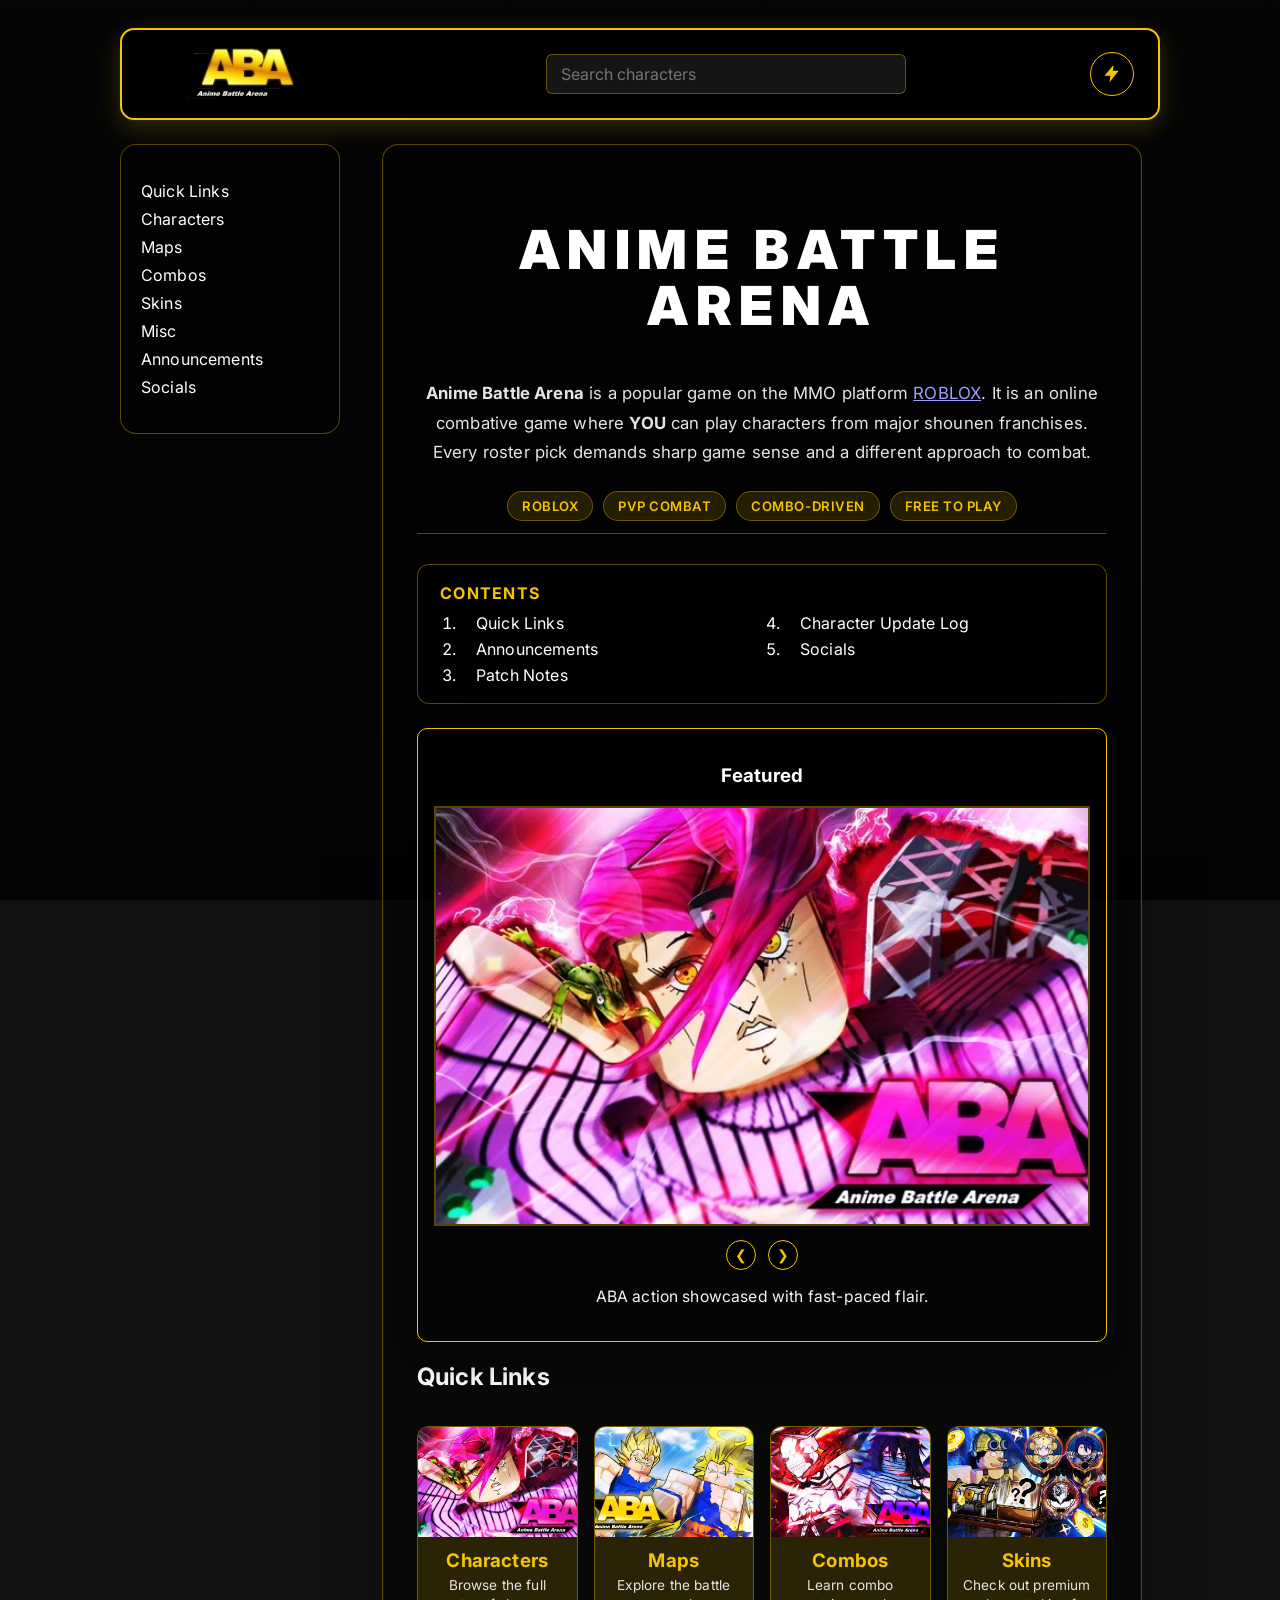
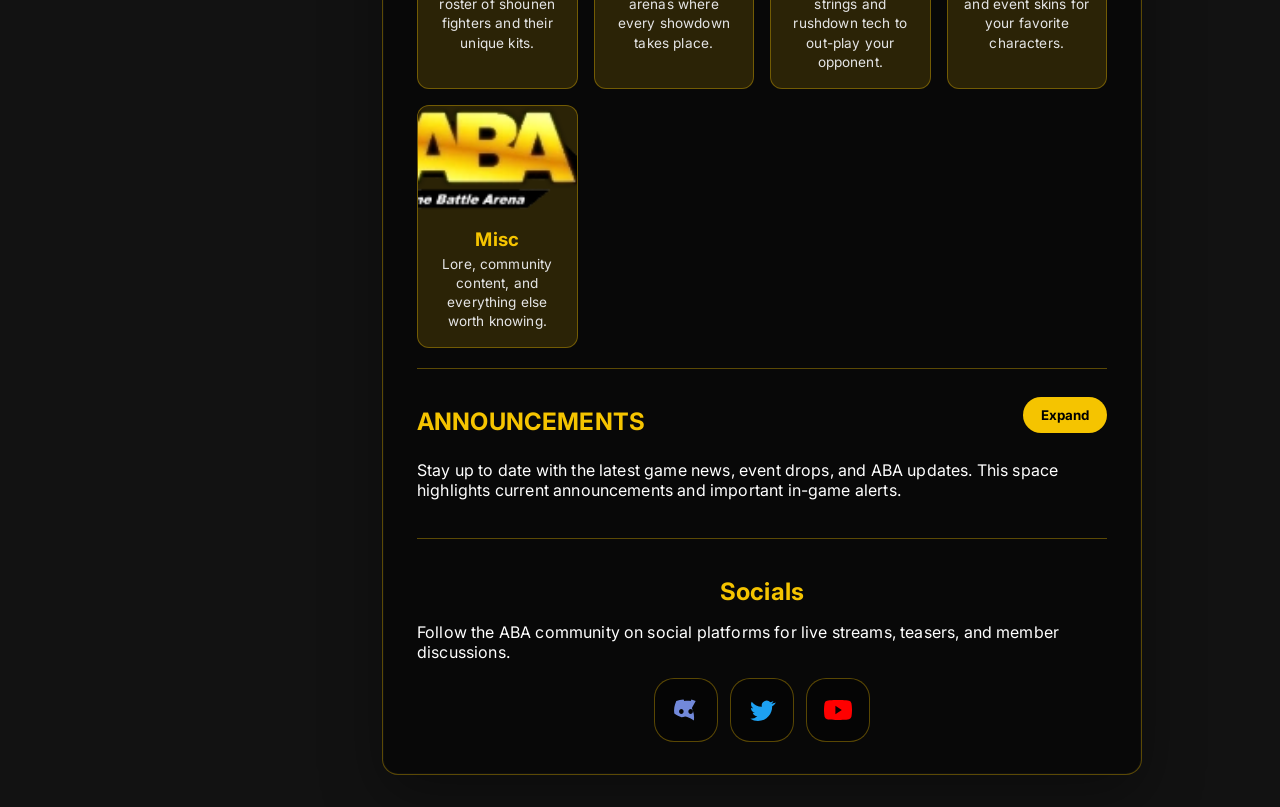
==== index.html @ 2477a4cc "Add ABA wiki site: full structure with modular js, images, firebase rules" ====
<!DOCTYPE html>
<html lang="en">
<head>
    <meta charset="UTF-8">
    <meta name="viewport" content="width=device-width, initial-scale=1.0">
    <title>ABA Wiki | Anime Battle Arena</title>
    <link rel="preconnect" href="https://fonts.googleapis.com">
    <link rel="preconnect" href="https://fonts.gstatic.com" crossorigin>
    <link href="https://fonts.googleapis.com/css2?family=Inter:wght@400;500;600;700&display=swap" rel="stylesheet">
    <link rel="stylesheet" href="css.css">
</head>
<body>
    <div class="loader" id="loader">
        <div class="loader-ring">
            <img class="loader-logo" src="images/site-logo.png" alt="ABA Wiki logo" onerror="this.onerror=null; this.src='https://static.wikia.nocookie.net/animebattlearenaaba/images/e/e6/Site-logo.png/revision/latest?cb=20210628140132'">
        </div>
        <p class="loader-text">Loading<span class="loader-dots"><span>.</span><span>.</span><span>.</span></span></p>
        <div class="loader-bar"><span class="loader-bar-fill"></span></div>
    </div>

    <div class="page">
        <header class="topbar">
            <div class="brand">
                <img src="images/site-logo.png" alt="ABA Wiki logo" onerror="this.onerror=null; this.src='https://static.wikia.nocookie.net/animebattlearenaaba/images/e/e6/Site-logo.png/revision/latest?cb=20210628140132'">
            </div>
            <div class="hotbar" id="hotbar">
                <button class="hotbar-label" id="info-toggle" aria-expanded="false" aria-controls="info-menu" aria-label="Open menu">
                    <svg class="hotbar-icon" viewBox="0 0 24 24" width="20" height="20" aria-hidden="true"><path fill="currentColor" d="M13 2 3 14h7l-1 8 11-14h-7l1-6z"/></svg>
                </button>
                <div class="hotbar-menu" id="info-menu">
                    <a href="characters.html">Characters</a>
                    <a href="maps.html">Maps</a>
                    <a href="combos.html">Combos</a>
                    <a href="skins.html">Skins</a>
                    <a href="#misc">Misc</a>
                </div>
            </div>
            <div class="topbar-info" id="topbar-info">
                <a href="characters.html">Characters</a>
                <a href="maps.html">Maps</a>
                <a href="combos.html">Combos</a>
                <a href="skins.html">Skins</a>
                <a href="#misc">Misc</a>
                <button class="info-close" id="info-close" aria-label="Close info menu">
                    <svg viewBox="0 0 24 24" width="16" height="16" aria-hidden="true"><path fill="currentColor" d="M18.3 5.71 12 12.01l6.3 6.3-1.42 1.41L10.59 13.4l-6.3 6.3-1.41-1.41 6.3-6.3-6.3-6.3L4.29 4.3l6.3 6.3 6.3-6.3z"/></svg>
                </button>
            </div>
        </header>

        <main class="layout">
            <aside class="sidebar">
                <ul>
                    <li><a href="#quick-links">Quick Links</a></li>
                    <li><a href="characters.html">Characters</a></li>
                    <li><a href="maps.html">Maps</a></li>
                    <li><a href="combos.html">Combos</a></li>
                    <li><a href="skins.html">Skins</a></li>
                    <li><a href="#misc">Misc</a></li>
                    <li><a href="#announcements">Announcements</a></li>
                    <li><a href="#socials">Socials</a></li>
                </ul>
            </aside>

            <section class="content">
                <div class="hero">
                    <h1>Anime Battle Arena</h1>
                    <p class="intro"><strong>Anime Battle Arena</strong> is a popular game on the MMO platform <a href="https://en.wikipedia.org/wiki/ROBLOX" target="_blank" rel="noopener noreferrer">ROBLOX</a>. It is an online combative game where <strong>YOU</strong> can play characters from major shounen franchises. Every roster pick demands sharp game sense and a different approach to combat.</p>
                    <div class="tag-row">
                        <span class="tag">Roblox</span>
                        <span class="tag">PvP Combat</span>
                        <span class="tag">Combo-Driven</span>
                        <span class="tag">Free to Play</span>
                    </div>
                </div>

                <nav class="toc" aria-label="Table of contents">
                    <h2>Contents</h2>
                    <ol>
                        <li><a href="#quick-links">Quick Links</a></li>
                        <li><a href="#announcements">Announcements</a></li>
                        <li><a href="#patch-notes">Patch Notes</a></li>
                        <li><a href="#character-update-log">Character Update Log</a></li>
                        <li><a href="#socials">Socials</a></li>
                    </ol>
                </nav>

                <div class="card card-image">
                    <h3>Featured</h3>
                    <a href="https://www.roblox.com/games/544009576/Anime-Battle-Arena" target="_blank" rel="noopener noreferrer">
                        <img id="featured-image" src="images/featured-2v1.jpg" alt="Anime Battle Arena featured character showcase" onerror="this.onerror=null; this.src='https://static.wikia.nocookie.net/animebattlearenaaba/images/0/0c/2V1.jpg/revision/latest/scale-to-width-down/670?cb=20210406024101'">
                    </a>
                    <div class="carousel-controls">
                        <button class="carousel-btn" data-direction="prev" aria-label="Previous image">&#10094;</button>
                        <button class="carousel-btn" data-direction="next" aria-label="Next image">&#10095;</button>
                    </div>
                    <p id="featured-caption">Kaido Rush, the explosive striker known for blazing combos and fearless rushdowns.</p>
                </div>

                <section id="quick-links">
                    <div class="section-header">
                        <h2>Quick Links</h2>
                    </div>
                    <div class="quick-links-grid">
                        <a href="characters.html" class="quick-link-card">
                            <img src="images/featured-2v1.jpg" alt="Characters roster artwork" onerror="this.onerror=null; this.src='https://static.wikia.nocookie.net/animebattlearenaaba/images/0/0c/2V1.jpg/revision/latest/scale-to-width-down/670?cb=20210406024101'">
                            <h3>Characters</h3>
                            <p>Browse the full roster of shounen fighters and their unique kits.</p>
                        </a>
                        <a href="maps.html" class="quick-link-card">
                            <img src="images/featured-fightstronger.jpeg" alt="Arena map artwork" onerror="this.onerror=null; this.src='https://static.wikia.nocookie.net/animebattlearenaaba/images/1/1d/FightAndBeStronger.jpeg/revision/latest/scale-to-width-down/670?cb=20210406022102'">
                            <h3>Maps</h3>
                            <p>Explore the battle arenas where every showdown takes place.</p>
                        </a>
                        <a id="combos" href="combos.html" class="quick-link-card">
                            <img src="images/featured-saiga.jpeg" alt="Combo showcase artwork" onerror="this.onerror=null; this.src='https://static.wikia.nocookie.net/animebattlearenaaba/images/8/87/SaigaNoGetsugaro.jpeg/revision/latest/scale-to-width-down/670?cb=20210512005411'">
                            <h3>Combos</h3>
                            <p>Learn combo strings and rushdown tech to out-play your opponent.</p>
                        </a>
                        <a id="skins" href="skins.html" class="quick-link-card">
                            <img src="images/featured-3000robux.jpeg" alt="Skin showcase artwork" onerror="this.onerror=null; this.src='https://static.wikia.nocookie.net/animebattlearenaaba/images/2/2d/3000ROBUXSKIN.jpeg/revision/latest/scale-to-width-down/670?cb=20210606031339'">
                            <h3>Skins</h3>
                            <p>Check out premium and event skins for your favorite characters.</p>
                        </a>
                        <div id="misc" class="quick-link-card">
                            <img src="images/site-logo.png" alt="ABA Wiki logo" onerror="this.onerror=null; this.src='https://static.wikia.nocookie.net/animebattlearenaaba/images/e/e6/Site-logo.png/revision/latest?cb=20210628140132'">
                            <h3>Misc</h3>
                            <p>Lore, community content, and everything else worth knowing.</p>
                        </div>
                    </div>
                </section>

                <article id="announcements">
                    <div class="section-header">
                        <h2>ANNOUNCEMENTS</h2>
                        <button class="expand-button" id="announcements-toggle" type="button">Expand</button>
                    </div>
                    <p>Stay up to date with the latest game news, event drops, and ABA updates. This space highlights current announcements and important in-game alerts.</p>
                </article>

                <article id="patch-notes" class="hidden-section">
                    <h2>Patch Notes</h2>
                    <p>Read the newest balance changes, bug fixes, and gameplay tweaks released in the latest update. ABA patch notes keep the community informed about every fight-ready adjustment.</p>
                </article>

                <article id="character-update-log" class="hidden-section">
                    <h2>Character Update Log</h2>
                    <p>Track the newest character arrivals, skill reworks, and roster shifts. This log shows the ongoing evolution of fighters in Anime Battle Arena.</p>
                </article>

                <article id="socials">
                    <h2>Socials</h2>
                    <p>Follow the ABA community on social platforms for live streams, teasers, and member discussions.</p>
                    <div class="social-links">
                        <a href="https://discord.gg/your-invite" target="_blank" rel="noopener noreferrer" aria-label="Discord">
                            <svg viewBox="0 0 24 24" width="28" height="28" aria-hidden="true"><path fill="#7289da" d="M20.317 4.369A19.791 19.791 0 0016.637 3c-.211.354-.451.818-.617 1.181-1.88-.282-3.694-.282-5.5 0-.166-.363-.406-.827-.617-1.181A19.771 19.771 0 003.683 4.37C2.03 8.02 1.46 11.582 1.957 15.06c2.118 1.58 4.182 2.57 6.18 3.2 1.05-.143 2.089-.36 3.09-.64.12-.047.236-.09.347-.135.336.118.67.23 1.005.335 2.003.63 4.067 1.62 6.184 3.2.5-3.48-.073-7.04-1.728-10.69zM8.02 15.5c-1.077 0-1.95-.988-1.95-2.204 0-1.215.873-2.204 1.95-2.204 1.077 0 1.95.989 1.95 2.204 0 1.216-.873 2.204-1.95 2.204zm7.96 0c-1.077 0-1.95-.988-1.95-2.204 0-1.215.873-2.204 1.95-2.204 1.077 0 1.95.989 1.95 2.204 0 1.216-.873 2.204-1.95 2.204z"/></svg>
                        </a>
                        <a href="https://twitter.com/yourhandle" target="_blank" rel="noopener noreferrer" aria-label="Twitter">
                            <svg viewBox="0 0 24 24" aria-hidden="true"><path fill="#1da1f2" d="M22.46 6c-.77.35-1.6.58-2.47.69a4.3 4.3 0 0 0 1.88-2.38 8.58 8.58 0 0 1-2.72 1.04 4.27 4.27 0 0 0-7.27 3.9A12.13 12.13 0 0 1 3.15 4.9a4.27 4.27 0 0 0 1.32 5.7 4.24 4.24 0 0 1-1.93-.53v.05a4.27 4.27 0 0 0 3.42 4.19 4.27 4.27 0 0 1-1.92.07 4.27 4.27 0 0 0 3.99 2.96A8.56 8.56 0 0 1 2 19.54a12.08 12.08 0 0 0 6.55 1.92c7.86 0 12.16-6.52 12.16-12.17 0-.19 0-.39-.01-.58A8.7 8.7 0 0 0 24 5.5a8.52 8.52 0 0 1-2.54.7z"/></svg>
                        </a>
                        <a href="https://www.youtube.com/" target="_blank" rel="noopener noreferrer" aria-label="YouTube">
                            <svg viewBox="0 0 24 24" aria-hidden="true"><path fill="#ff0000" d="M23.5 6.2a2.95 2.95 0 0 0-2.08-2.1C19.18 3.5 12 3.5 12 3.5s-7.18 0-9.42.6A2.95 2.95 0 0 0 .5 6.2 30.01 30.01 0 0 0 0 12a30.01 30.01 0 0 0 .5 5.8 2.95 2.95 0 0 0 2.08 2.1c2.24.6 9.42.6 9.42.6s7.18 0 9.42-.6a2.95 2.95 0 0 0 2.08-2.1A30.01 30.01 0 0 0 24 12a30.01 30.01 0 0 0-.5-5.8zM9.77 15.54V8.46L15.27 12l-5.5 3.54z"/></svg>
                        </a>
                    </div>
                </article>
            </section>
        </main>
    </div>

    <script type="module" src="js/main.js"></script>
</body>
</html>
---- css.css ----
:root {
    color-scheme: dark;
    font-family: 'Inter', 'Segoe UI', Arial, sans-serif;
    letter-spacing: 0.01em;
    font-synthesis: none;
    --accent: #f5c400;
    --accent-soft: rgba(245, 196, 0, 0.15);
    --accent-border: rgba(245, 196, 0, 0.35);
    --panel-bg: rgba(0, 0, 0, 0.55);
}

body,
button,
a,
input,
select,
textarea {
    font-family: inherit;
}

* {
    box-sizing: border-box;
}

html {
    scroll-behavior: smooth;
}

body {
    margin: 0;
    min-height: 100vh;
    background: linear-gradient(rgba(0, 0, 0, 0.72), rgba(0, 0, 0, 0.78)),
                url('https://tr.rbxcdn.com/180DAY-894265ce60207c8f9cb5043907a8d559/768/432/Image/Webp/noFilter') center/cover no-repeat fixed;
    background-attachment: fixed;
    color: #ffffff;
    overflow: hidden;
}

body.loaded {
    overflow: auto;
}

.loader {
    position: fixed;
    inset: 0;
    display: flex;
    flex-direction: column;
    align-items: center;
    justify-content: center;
    gap: 22px;
    padding: 24px;
    background: radial-gradient(circle at top, #222222, #000000 70%);
    z-index: 1000;
    overflow: hidden;
    transition: opacity 0.6s ease, visibility 0.6s ease;
}

.loader.hide {
    opacity: 0;
    visibility: hidden;
}

.loader::before {
    content: "";
    position: absolute;
    top: 50%;
    left: 50%;
    width: 640px;
    height: 640px;
    transform: translate(-50%, -50%);
    background: radial-gradient(circle, rgba(245, 196, 0, 0.2), transparent 70%);
    animation: loaderGlowPulse 3s ease-in-out infinite;
    pointer-events: none;
}

.loader-ring {
    position: relative;
    z-index: 1;
    width: 200px;
    height: 200px;
    display: flex;
    align-items: center;
    justify-content: center;
}

.loader-ring::before {
    content: "";
    position: absolute;
    inset: 0;
    border-radius: 50%;
    background: conic-gradient(from 0deg, var(--accent), transparent 55%, var(--accent));
    -webkit-mask: radial-gradient(farthest-side, transparent calc(100% - 6px), #000 calc(100% - 6px));
    mask: radial-gradient(farthest-side, transparent calc(100% - 6px), #000 calc(100% - 6px));
    filter: drop-shadow(0 0 10px rgba(245, 196, 0, 0.55));
    animation: spin 1.3s linear infinite;
}

.loader-ring::after {
    content: "";
    position: absolute;
    inset: 18px;
    border-radius: 50%;
    border: 1px solid rgba(245, 196, 0, 0.25);
    animation: loaderPulseRing 1.8s ease-in-out infinite;
}

.loader-logo {
    position: relative;
    z-index: 1;
    width: 130px;
    height: 130px;
    object-fit: contain;
    transform: scale(0.4);
    opacity: 0;
    filter: drop-shadow(0 0 16px rgba(245, 196, 0, 0.5));
    animation: loaderGrow 0.9s ease forwards, loaderFloat 2.4s ease-in-out 0.9s infinite;
}

@keyframes loaderGrow {
    0% {
        transform: scale(0.4);
        opacity: 0;
    }
    60% {
        transform: scale(1.08);
        opacity: 1;
    }
    100% {
        transform: scale(1);
        opacity: 1;
    }
}

@keyframes loaderFloat {
    0%,
    100% {
        transform: translateY(0);
    }
    50% {
        transform: translateY(-8px);
    }
}

@keyframes loaderPulseRing {
    0%,
    100% {
        transform: scale(1);
        opacity: 0.5;
    }
    50% {
        transform: scale(1.12);
        opacity: 1;
    }
}

@keyframes loaderGlowPulse {
    0%,
    100% {
        opacity: 0.5;
        transform: translate(-50%, -50%) scale(0.9);
    }
    50% {
        opacity: 1;
        transform: translate(-50%, -50%) scale(1.1);
    }
}

.loader-text {
    position: relative;
    z-index: 1;
    margin: 0;
    display: flex;
    font-size: 1rem;
    letter-spacing: 0.16em;
    text-transform: uppercase;
    color: #ffffff;
}

.loader-dots span {
    opacity: 0;
    animation: loaderDots 1.2s infinite;
}

.loader-dots span:nth-child(2) {
    animation-delay: 0.2s;
}

.loader-dots span:nth-child(3) {
    animation-delay: 0.4s;
}

@keyframes loaderDots {
    0%,
    20% {
        opacity: 0;
    }
    50% {
        opacity: 1;
    }
    100% {
        opacity: 0;
    }
}

.loader-bar {
    position: relative;
    z-index: 1;
    width: 220px;
    height: 4px;
    border-radius: 999px;
    background: rgba(245, 196, 0, 0.15);
    overflow: hidden;
}

.loader-bar-fill {
    display: block;
    height: 100%;
    width: 0%;
    border-radius: 999px;
    background: linear-gradient(90deg, var(--accent), #fff2b0);
    animation: loaderBarFill 1.4s ease forwards;
}

@keyframes loaderBarFill {
    from {
        width: 0%;
    }
    to {
        width: 100%;
    }
}

.page {
    max-width: 1080px;
    margin: 0 auto;
    padding: 28px 20px 32px;
    animation: riseIn 0.9s ease both;
}

.hotbar {
    position: relative;
    display: flex;
    align-items: center;
    gap: 10px;
    z-index: 900;
    margin-left: auto;
    width: auto;
}

.hotbar-label {
    width: 44px;
    height: 44px;
    padding: 0;
    background: #000000;
    color: var(--accent);
    border: 1px solid var(--accent);
    border-radius: 50%;
    box-shadow: 0 4px 12px rgba(0, 0, 0, 0.25);
    cursor: pointer;
    transition: transform 0.2s ease, background 0.2s ease, color 0.2s ease, box-shadow 0.3s ease;
    text-align: center;
    display: inline-flex;
    align-items: center;
    justify-content: center;
    animation: hotbarGlow 2.6s ease-in-out infinite;
}

.hotbar-icon {
    flex-shrink: 0;
    transition: transform 0.3s ease;
}

.hotbar.open .hotbar-icon {
    transform: rotate(90deg);
}

.hotbar-label:hover {
    transform: translateY(-2px) scale(1.06);
    background: var(--accent);
    color: #000000;
    box-shadow: 0 4px 16px rgba(245, 196, 0, 0.55);
}

@keyframes hotbarGlow {
    0%,
    100% {
        box-shadow: 0 4px 12px rgba(0, 0, 0, 0.25);
    }
    50% {
        box-shadow: 0 4px 12px rgba(0, 0, 0, 0.25), 0 0 14px rgba(245, 196, 0, 0.45);
    }
}

.hotbar.open .hotbar-label {
    border-radius: 50%;
}

.hotbar-menu {
    display: none;
}

.site-search {
    position: relative;
    width: min(360px, 42vw);
    margin-left: auto;
}

.site-search input {
    width: 100%;
    height: 40px;
    padding: 0 14px;
    background: #151515;
    border: 1px solid var(--accent-border);
    border-radius: 6px;
    color: #ffffff;
    font: inherit;
}

.site-search input:focus {
    outline: none;
    border-color: var(--accent);
    box-shadow: 0 0 0 3px rgba(245, 196, 0, 0.14);
}

.search-results {
    position: absolute;
    z-index: 950;
    top: calc(100% + 7px);
    right: 0;
    width: 100%;
    overflow: hidden;
    background: #101010;
    border: 1px solid var(--accent-border);
    border-radius: 6px;
    box-shadow: 0 12px 24px rgba(0, 0, 0, 0.45);
}

.search-result {
    display: block;
    width: 100%;
    padding: 10px 14px;
    background: transparent;
    border: 0;
    border-bottom: 1px solid rgba(245, 196, 0, 0.12);
    color: #ffffff;
    cursor: pointer;
    font: inherit;
    font-size: 0.82rem;
    text-align: left;
}

.search-result:last-child {
    border-bottom: 0;
}

.search-result:hover,
.search-result.active {
    background: var(--accent-soft);
    color: var(--accent);
}

.visually-hidden {
    position: absolute;
    width: 1px;
    height: 1px;
    overflow: hidden;
    clip: rect(0 0 0 0);
    white-space: nowrap;
}

.topbar {
    position: relative;
    display: flex;
    justify-content: space-between;
    align-items: center;
    background: #000000;
    padding: 16px 24px;
    border-radius: 14px;
    border: 2px solid var(--accent);
    box-shadow: 0 8px 24px rgba(245, 196, 0, 0.2);
}

.brand {
    display: flex;
    align-items: center;
}

.brand img {
    height: 56px;
    width: auto;
    display: block;
    object-fit: contain;
}

nav a {
    color: #ffffff;
    text-decoration: none;
    margin-left: 16px;
    transition: color 0.2s ease, transform 0.2s ease;
}

nav a:hover {
    color: var(--accent);
    transform: translateY(-2px);
}

.layout {
    display: grid;
    grid-template-columns: 1fr;
    gap: 24px;
    margin-top: 24px;
    justify-items: center;
    align-items: start;
}

.content {
    width: min(100%, 960px);
    background: var(--panel-bg);
    border: 1px solid var(--accent-border);
    border-radius: 16px;
    padding: 32px 34px;
    backdrop-filter: blur(12px);
    box-shadow: inset 0 0 0 1px rgba(255, 255, 255, 0.03), 0 20px 60px rgba(0, 0, 0, 0.35);
}

.content h1,
.content h2,
.content h3,
.hero h1 {
    text-align: center;
}

.section-header {
    display: flex;
    align-items: center;
    justify-content: space-between;
    gap: 16px;
    flex-wrap: wrap;
}

.expand-button {
    background: var(--accent);
    color: #000000;
    border: none;
    border-radius: 999px;
    padding: 10px 18px;
    font-weight: 700;
    cursor: pointer;
    transition: transform 0.2s ease, background 0.2s ease;
}

.expand-button:hover {
    transform: translateY(-2px);
    background: #ffffff;
}

.hidden-section {
    opacity: 0;
    max-height: 0;
    overflow: hidden;
    visibility: hidden;
    margin-top: 0;
    padding-top: 0;
    transition: opacity 0.35s ease, max-height 0.35s ease, margin-top 0.35s ease, padding-top 0.35s ease;
}

.hidden-section.visible {
    opacity: 1;
    max-height: 800px;
    visibility: visible;
    margin-top: 20px;
    padding-top: 12px;
}

.hero {
    padding-bottom: 12px;
    margin-bottom: 30px;
    border-bottom: 1px solid var(--accent-border);
}

.hero h1 {
    font-weight: 900;
    letter-spacing: 0.14em;
    text-transform: uppercase;
    font-size: clamp(2.8rem, 4.2vw, 4.8rem);
    line-height: 1.05;
}

.intro {
    text-align: center;
    margin: 0 auto 24px;
    max-width: 820px;
    font-size: 1.05rem;
    color: #e5e5e5;
    line-height: 1.75;
}

.sidebar ul {
    list-style: none;
    padding: 0;
}

.sidebar li {
    margin-bottom: 8px;
}

.sidebar a {
    color: #ffffff;
    text-decoration: none;
    display: inline-block;
    transition: color 0.2s ease, transform 0.2s ease;
}

.sidebar a:hover {
    color: var(--accent);
    transform: translateX(4px);
}

.sidebar {
    display: none;
    width: 100%;
    background: var(--panel-bg);
    border: 1px solid var(--accent-border);
    border-radius: 16px;
    padding: 20px;
    backdrop-filter: blur(12px);
}

.sidebar h3 {
    margin: 0 0 12px;
    color: var(--accent);
    text-transform: uppercase;
    letter-spacing: 0.08em;
    font-size: 0.9rem;
}

/* Tag row under the hero intro */

.tag-row {
    display: flex;
    flex-wrap: wrap;
    justify-content: center;
    gap: 10px;
    margin-top: 4px;
}

.tag {
    background: var(--accent-soft);
    border: 1px solid var(--accent-border);
    color: var(--accent);
    padding: 6px 14px;
    border-radius: 999px;
    font-size: 0.82rem;
    font-weight: 600;
    letter-spacing: 0.04em;
    text-transform: uppercase;
    text-decoration: none;
    transition: background 0.2s ease, color 0.2s ease, transform 0.2s ease, border-color 0.2s ease;
}

a.tag:hover {
    background: rgba(245, 196, 0, 0.3);
    border-color: var(--accent);
    transform: translateY(-2px);
}

/* Character rosters */

.roster-grid {
    display: grid;
    grid-template-columns: repeat(auto-fit, minmax(240px, 1fr));
    gap: 16px;
    margin-top: 16px;
}

.roster-card {
    background: var(--accent-soft);
    border: 1px solid var(--accent-border);
    border-radius: 12px;
    padding: 16px 18px;
    transition: transform 0.2s ease, background 0.2s ease, border-color 0.2s ease;
}

.roster-card:hover {
    transform: translateY(-3px);
    background: rgba(245, 196, 0, 0.22);
    border-color: var(--accent);
}

.roster-card h3 {
    margin: 0 0 12px;
    color: var(--accent);
    text-align: left;
}

.roster-card .tag-row {
    justify-content: flex-start;
}

.character-grid {
    display: grid;
    grid-template-columns: repeat(2, minmax(0, 1fr));
    gap: 10px;
}

.character-tile {
    display: grid;
    grid-template-rows: 112px auto;
    overflow: hidden;
    background: rgba(0, 0, 0, 0.4);
    border: 1px solid rgba(245, 196, 0, 0.18);
    border-radius: 8px;
    color: #ffffff;
    text-decoration: none;
    transition: transform 0.2s ease, border-color 0.2s ease, box-shadow 0.2s ease;
}

.character-tile:hover {
    transform: translateY(-3px);
    border-color: var(--accent);
    box-shadow: 0 8px 18px rgba(0, 0, 0, 0.3);
}

.character-tile img {
    width: 100%;
    height: 112px;
    object-fit: contain;
    padding: 8px;
    background: rgba(0, 0, 0, 0.25);
}

.character-tile span {
    display: block;
    padding: 8px 6px;
    color: var(--accent);
    font-size: 0.72rem;
    font-weight: 700;
    line-height: 1.25;
    text-align: center;
}

.map-hero {
    display: grid;
    grid-template-columns: minmax(0, 1fr) minmax(180px, 0.7fr);
    align-items: center;
    gap: 24px;
}

.map-hero img {
    width: 100%;
    min-height: 180px;
    max-height: 250px;
    object-fit: cover;
    border: 1px solid var(--accent-border);
    border-radius: 8px;
}

.eyebrow {
    margin: 0 0 8px;
    color: var(--accent);
    font-size: 0.75rem;
    font-weight: 700;
    letter-spacing: 0.08em;
    text-transform: uppercase;
}

.map-section {
    margin: 0 0 30px;
}

.section-header a {
    color: var(--accent);
    font-size: 0.8rem;
    font-weight: 700;
    text-decoration: none;
}

.map-grid {
    display: grid;
    grid-template-columns: repeat(auto-fit, minmax(150px, 1fr));
    gap: 10px;
}

.map-tile {
    position: relative;
    display: flex;
    align-items: end;
    min-height: 128px;
    overflow: hidden;
    padding: 10px;
    background: #171717;
    border: 1px solid var(--accent-border);
    border-radius: 8px;
    color: #ffffff;
    isolation: isolate;
    text-decoration: none;
    transition: transform 0.2s ease, border-color 0.2s ease;
}

.map-tile::before {
    position: absolute;
    z-index: -1;
    inset: 0;
    background: linear-gradient(to top, rgba(0, 0, 0, 0.92), rgba(0, 0, 0, 0.08));
    content: '';
}

.map-tile:hover {
    transform: translateY(-3px);
    border-color: var(--accent);
}

.map-tile img {
    position: absolute;
    z-index: -2;
    inset: 0;
    width: 100%;
    height: 100%;
    object-fit: cover;
}

.map-tile span {
    color: #ffffff;
    font-size: 0.8rem;
    font-weight: 700;
    line-height: 1.25;
}

.back-link,
.profile-source {
    display: inline-block;
    color: var(--accent);
    font-size: 0.85rem;
    font-weight: 700;
    text-decoration: none;
}

.back-link {
    margin-bottom: 20px;
}

.profile-loading,
.profile-error,
.profile-panel {
    margin-bottom: 24px;
    padding: 18px;
    background: rgba(0, 0, 0, 0.35);
    border: 1px solid var(--accent-border);
    border-radius: 8px;
}

.profile-hero {
    display: grid;
    grid-template-columns: minmax(180px, 0.55fr) minmax(0, 1fr);
    align-items: center;
    gap: 28px;
    margin-bottom: 24px;
    padding: 22px;
    background: var(--accent-soft);
    border: 1px solid var(--accent-border);
    border-radius: 8px;
}

.profile-hero h1 {
    margin: 0 0 12px;
}

.profile-hero .intro {
    margin-bottom: 16px;
}

.profile-hero img {
    width: 100%;
    max-height: 330px;
    object-fit: contain;
    background: rgba(0, 0, 0, 0.24);
    border: 1px solid rgba(245, 196, 0, 0.22);
    border-radius: 8px;
}

.profile-details {
    display: grid;
    grid-template-columns: minmax(110px, 0.35fr) minmax(0, 1fr);
    gap: 0;
    margin: 0;
}

.profile-details dt,
.profile-details dd {
    margin: 0;
    padding: 10px 0;
    border-bottom: 1px solid rgba(245, 196, 0, 0.12);
}

.profile-details dt {
    color: var(--accent);
    font-size: 0.8rem;
    font-weight: 700;
}

.profile-details dd {
    color: #f2f2f2;
}

.move-list {
    display: grid;
    grid-template-columns: repeat(2, minmax(0, 1fr));
    gap: 10px;
}

.transformation-card {
    display: grid;
    grid-template-columns: minmax(260px, 1.2fr) minmax(0, 1fr);
    grid-column: 1 / -1;
    min-height: 250px;
    overflow: hidden;
    background: rgba(245, 196, 0, 0.08);
    border: 1px solid var(--accent);
    border-radius: 8px;
}

.move-card + .transformation-card {
    margin-top: 14px;
}

.transformation-card img {
    width: 100%;
    height: 100%;
    min-height: 250px;
    object-fit: cover;
    background: #000000;
}

.transformation-card > div {
    display: flex;
    flex-direction: column;
    justify-content: center;
    padding: 28px;
}

.transformation-card h3 {
    margin: 0 0 12px;
    color: var(--accent);
    font-size: 1.35rem;
}

.transformation-card p:last-child {
    margin: 0;
    color: #f2f2f2;
    line-height: 1.55;
}

.move-card {
    overflow: hidden;
    padding: 14px;
    background: rgba(0, 0, 0, 0.3);
    border-left: 3px solid var(--accent);
}

.move-card-wide {
    grid-column: 1 / -1;
}

.skin-grid {
    display: grid;
    grid-template-columns: repeat(auto-fill, minmax(130px, 1fr));
    gap: 10px;
}

.skin-library-hero {
    margin-bottom: 24px;
}

.skin-picker-panel {
    padding: 16px 18px;
}

.skin-character-form {
    display: grid;
    grid-template-columns: minmax(0, 1fr) auto;
    gap: 10px;
}

.skin-character-form input,
.skin-character-form button {
    min-height: 42px;
    padding: 0 12px;
    border: 1px solid var(--accent-border);
    border-radius: 6px;
    font: inherit;
}

.skin-character-form input {
    min-width: 0;
    background: rgba(0, 0, 0, 0.28);
    color: #ffffff;
}

.skin-character-form button {
    background: var(--accent);
    border-color: var(--accent);
    color: #000000;
    cursor: pointer;
    font-weight: 700;
}

.skin-library-heading {
    display: flex;
    align-items: center;
    gap: 16px;
    margin-bottom: 16px;
    padding-bottom: 16px;
    border-bottom: 1px solid rgba(245, 196, 0, 0.14);
}

.skin-library-heading img {
    width: 82px;
    height: 82px;
    object-fit: contain;
    background: rgba(0, 0, 0, 0.3);
    border: 1px solid var(--accent-border);
    border-radius: 6px;
}

.skin-library-heading h2 {
    margin: 0 0 8px;
    color: #ffffff;
}

.skin-library-status {
    margin: 0 0 16px;
    color: #cfcfcf;
    font-size: 0.85rem;
}

.combo-library-hero {
    margin-bottom: 24px;
}

.combo-status {
    margin: 0 0 16px;
    color: #cfcfcf;
    font-size: 0.85rem;
}

.combo-grid {
    display: grid;
    grid-template-columns: repeat(auto-fill, minmax(250px, 1fr));
    gap: 12px;
}

.combo-card {
    overflow: hidden;
    background: rgba(0, 0, 0, 0.3);
    border: 1px solid var(--accent-border);
    border-radius: 6px;
}

.combo-card video {
    display: block;
    width: 100%;
    aspect-ratio: 16 / 9;
    background: #000000;
}

.combo-card-body {
    padding: 12px;
}

.combo-card h3 {
    margin: 0 0 6px;
    color: #ffffff;
    font-size: 0.95rem;
}

.combo-character {
    margin: 0;
    color: var(--accent);
    font-size: 0.78rem;
    font-weight: 700;
}

.combo-notes {
    margin: 10px 0 0;
    color: #d4d4d4;
    font-size: 0.8rem;
    line-height: 1.45;
}

.combo-form {
    display: grid;
    grid-template-columns: repeat(2, minmax(0, 1fr));
    gap: 14px;
}

.combo-form label {
    display: grid;
    gap: 7px;
    color: var(--accent);
    font-size: 0.78rem;
    font-weight: 700;
}

.combo-form input,
.combo-form textarea {
    width: 100%;
    min-width: 0;
    padding: 10px;
    background: rgba(0, 0, 0, 0.28);
    border: 1px solid var(--accent-border);
    border-radius: 6px;
    color: #ffffff;
    font: inherit;
    font-size: 0.85rem;
}

.combo-form input[type="file"] {
    padding: 7px;
}

.combo-form textarea {
    resize: vertical;
}

.combo-form-wide {
    grid-column: 1 / -1;
}

.combo-form-actions {
    display: flex;
    align-items: center;
    gap: 12px;
}

.combo-form button {
    min-height: 40px;
    padding: 0 14px;
    background: var(--accent);
    border: 1px solid var(--accent);
    border-radius: 6px;
    color: #000000;
    cursor: pointer;
    font: inherit;
    font-weight: 700;
}

.combo-form button:disabled {
    cursor: not-allowed;
    opacity: 0.55;
}

.combo-submit-status {
    margin: 0;
    color: #d4d4d4;
    font-size: 0.82rem;
}

.skin-card {
    position: relative;
    margin: 0;
    overflow: hidden;
    background: rgba(0, 0, 0, 0.3);
    border: 1px solid var(--accent-border);
    border-radius: 6px;
}

.skin-card-legendary {
    border-color: var(--accent);
    box-shadow: 0 0 16px rgba(245, 196, 0, 0.55), inset 0 0 14px rgba(245, 196, 0, 0.12);
}

.skin-legendary-badge {
    position: absolute;
    top: 7px;
    right: 7px;
    padding: 4px 6px;
    background: var(--accent);
    color: #000000;
    font-size: 0.62rem;
    font-weight: 700;
    line-height: 1;
    text-transform: uppercase;
}

.skin-card img {
    display: block;
    width: 100%;
    aspect-ratio: 3 / 4;
    object-fit: cover;
    background: #000000;
}

.skin-card figcaption {
    min-height: 48px;
    padding: 7px 8px;
    color: #e7e7e7;
    font-size: 0.7rem;
    line-height: 1.3;
}

.map-article-section {
    display: flow-root;
    padding: 18px 0;
    border-bottom: 1px solid rgba(245, 196, 0, 0.12);
}

.map-article-section:first-child {
    padding-top: 0;
}

.map-article-section:last-child {
    padding-bottom: 0;
    border-bottom: 0;
}

.map-article-section h3 {
    margin: 0 0 10px;
    color: var(--accent);
    font-size: 1.05rem;
}

.map-article-section p {
    margin: 0 0 12px;
    color: #e7e7e7;
    line-height: 1.6;
}

.map-article-section img {
    float: right;
    width: min(42%, 310px);
    max-height: 230px;
    margin: 0 0 14px 18px;
    object-fit: cover;
    border: 1px solid var(--accent-border);
    border-radius: 6px;
}

.move-preview-button {
    display: block;
    width: calc(100% + 28px);
    margin: -14px -14px 14px;
    padding: 0;
    overflow: hidden;
    background: #000000;
    border: 0;
    cursor: zoom-in;
}

.move-preview {
    display: block;
    width: 100%;
    aspect-ratio: 16 / 9;
    object-fit: cover;
    background: #000000;
    transition: transform 0.2s ease;
}

.move-preview-button:hover .move-preview,
.move-preview-button:focus-visible .move-preview {
    transform: scale(1.04);
}

.move-preview-button:focus-visible {
    outline: 2px solid var(--accent);
    outline-offset: -2px;
}

.move-viewer {
    position: fixed;
    z-index: 20;
    inset: 0;
    display: grid;
    place-items: center;
    padding: 28px;
    background: rgba(0, 0, 0, 0.9);
}

.move-viewer[hidden] {
    display: none;
}

.move-viewer-content {
    width: min(1100px, 100%);
    margin: 0;
}

.move-viewer-content img {
    display: block;
    width: 100%;
    max-height: calc(100vh - 105px);
    object-fit: contain;
    background: #000000;
    border: 1px solid var(--accent-border);
}

.move-viewer-content figcaption {
    padding-top: 10px;
    color: #ffffff;
    font-weight: 700;
    text-align: center;
}

.move-viewer-close {
    position: fixed;
    top: 18px;
    right: 20px;
    width: 40px;
    height: 40px;
    padding: 0;
    background: #111111;
    border: 1px solid var(--accent);
    border-radius: 50%;
    color: var(--accent);
    cursor: pointer;
    font-size: 2rem;
    line-height: 1;
}

.move-card h3 {
    margin: 0 0 8px;
    color: var(--accent);
    font-size: 0.9rem;
}

.move-card p,
.move-card small {
    margin: 0;
    color: #e4e4e4;
    font-size: 0.8rem;
    line-height: 1.45;
}

.move-card small {
    display: block;
    margin-top: 10px;
    color: #b9b9b9;
}

.move-property {
    display: inline-block;
    margin-right: 5px;
    font-size: 1rem;
    font-weight: 700;
}

.move-property-guardbreak {
    color: #ff5b5b;
}

.move-property-blockable {
    color: #63a9ff;
}

.move-property-combo-extender {
    color: var(--accent);
}

.move-damage-value {
    margin-left: 3px;
    color: #ff5b5b;
    font-size: 1rem;
    font-weight: 700;
}

/* Table of contents */

.toc {
    margin: 0 0 24px;
    padding: 18px 22px;
    background: rgba(0, 0, 0, 0.35);
    border: 1px solid var(--accent-border);
    border-radius: 12px;
}

.toc h2 {
    margin: 0 0 10px;
    font-size: 1rem;
    text-transform: uppercase;
    letter-spacing: 0.08em;
    color: var(--accent);
    text-align: left;
}

.toc ol {
    margin: 0;
    padding-left: 20px;
    columns: 2;
    column-gap: 24px;
}

.toc li {
    margin-bottom: 6px;
    break-inside: avoid;
}

.toc a {
    color: #ffffff;
    text-decoration: none;
    transition: color 0.2s ease;
}

.toc a:hover {
    color: var(--accent);
}

/* Quick links grid */

.quick-links-grid {
    display: grid;
    grid-template-columns: repeat(auto-fit, minmax(160px, 1fr));
    gap: 16px;
    margin-top: 16px;
}

.quick-link-card {
    background: var(--accent-soft);
    border: 1px solid var(--accent-border);
    border-radius: 12px;
    overflow: hidden;
    text-align: center;
    display: block;
    color: inherit;
    text-decoration: none;
    transition: transform 0.2s ease, background 0.2s ease, border-color 0.2s ease;
}

.quick-link-card:hover {
    transform: translateY(-4px);
    background: rgba(245, 196, 0, 0.24);
    border-color: var(--accent);
}

.quick-link-card img {
    width: 100%;
    height: 110px;
    object-fit: cover;
    display: block;
}

.quick-link-card h3 {
    margin: 12px 0 4px;
    color: var(--accent);
}

.quick-link-card p {
    margin: 0 14px 16px;
    font-size: 0.85rem;
    color: #e5e5e5;
    line-height: 1.4;
}

.topbar-info {
    position: absolute;
    top: 50%;
    right: 24px;
    display: flex;
    align-items: center;
    gap: 10px;
    padding: 10px 12px;
    background: rgba(0, 0, 0, 0.9);
    border: 1px solid var(--accent);
    border-radius: 999px;
    min-width: 220px;
    opacity: 0;
    visibility: hidden;
    transform: translateY(-50%) translateX(10px);
    transition: opacity 0.25s ease, transform 0.25s ease, visibility 0.25s ease;
    z-index: 1000;
    pointer-events: none;
}

.topbar-info.open {
    opacity: 1;
    visibility: visible;
    transform: translateY(-50%) translateX(0);
    pointer-events: auto;
}

.topbar-info a {
    color: #ffffff;
    text-decoration: none;
    padding: 6px 10px;
    border-radius: 999px;
    background: rgba(255, 255, 255, 0.05);
    transition: background 0.2s ease, color 0.2s ease, transform 0.2s ease, border-color 0.2s ease;
    border: 1px solid transparent;
}

.topbar-info a:hover,
.topbar-info .info-close:hover {
    background: rgba(245, 196, 0, 0.22);
    color: var(--accent);
    border-color: rgba(245, 196, 0, 0.8);
    transform: translateY(-2px);
}

.info-close {
    flex-shrink: 0;
    width: 30px;
    height: 30px;
    padding: 0;
    display: inline-flex;
    align-items: center;
    justify-content: center;
    color: #ffffff;
    background: rgba(255, 255, 255, 0.05);
    border: 1px solid transparent;
    border-radius: 50%;
    cursor: pointer;
    transition: background 0.2s ease, color 0.2s ease, transform 0.2s ease, border-color 0.2s ease;
}

.card {
    margin-top: 20px;
    padding: 16px;
    background: var(--accent-soft);
    border-radius: 10px;
    border: 1px solid var(--accent);
    transition: transform 0.2s ease, background 0.2s ease;
    display: block;
    color: inherit;
}

.card:hover {
    transform: translateY(-2px);
    background: rgba(245, 196, 0, 0.24);
}

.social-links {
    display: flex;
    flex-wrap: wrap;
    gap: 12px;
    justify-content: center;
    margin-top: 14px;
}

.social-links a {
    display: inline-flex;
    align-items: center;
    justify-content: center;
    width: 64px;
    height: 64px;
    background: rgba(0, 0, 0, 0.35);
    color: #ffffff;
    border-radius: 20px;
    border: 1px solid var(--accent-border);
    transition: transform 0.2s ease, background 0.2s ease, border-color 0.2s ease;
}

.social-links a:hover {
    transform: translateY(-2px);
    background: rgba(245, 196, 0, 0.22);
    border-color: rgba(245, 196, 0, 0.8);
}

.social-links a svg,
.social-links a img {
    width: 28px;
    height: 28px;
}

.card-image {
    position: relative;
    overflow: hidden;
    background: rgba(0, 0, 0, 0.35);
    box-shadow: 0 18px 40px rgba(0, 0, 0, 0.33);
}

.card-image img {
    width: 100%;
    min-height: 420px;
    object-fit: cover;
    display: block;
    margin: 0;
    border-radius: 0;
    border: 2px solid var(--accent-border);
    opacity: 1;
    transition: opacity 0.4s ease, transform 0.3s ease;
}

.card-image img:hover {
    transform: scale(1.01);
}

.card-image img.fade-out {
    opacity: 0;
}

#featured-caption {
    text-align: center;
    font-size: 0.98rem;
    color: #f5f5f5;
    line-height: 1.5;
    opacity: 1;
    transition: opacity 0.4s ease;
}

#featured-caption.fade-out {
    opacity: 0;
}

.carousel-controls {
    display: flex;
    justify-content: center;
    gap: 12px;
    margin: 14px auto 8px;
}

.carousel-btn {
    border: 1px solid var(--accent);
    background: #000000;
    color: var(--accent);
    border-radius: 50%;
    width: 30px;
    height: 30px;
    cursor: pointer;
    font-size: 14px;
    transition: transform 0.2s ease, background 0.2s ease, color 0.2s ease;
}

.carousel-btn:hover {
    background: var(--accent);
    color: #000000;
    transform: translateY(-2px);
}

article {
    margin-top: 20px;
    padding-top: 18px;
    border-top: 1px solid var(--accent-border);
}

article h2 {
    margin-bottom: 8px;
    color: var(--accent);
}

@keyframes spin {
    to {
        transform: rotate(360deg);
    }
}

@keyframes riseIn {
    from {
        opacity: 0;
        transform: translateY(20px);
    }
    to {
        opacity: 1;
        transform: translateY(0);
    }
}

@media (min-width: 900px) {
    .layout {
        grid-template-columns: 220px 1fr;
        justify-items: stretch;
    }

    .layout .content {
        width: min(100%, 760px);
        margin: 0 auto;
    }

    .sidebar {
        display: block;
        position: sticky;
        top: 20px;
    }
}

@media (max-width: 800px) {
    .layout {
        grid-template-columns: 1fr;
    }

    .topbar {
        flex-direction: column;
        gap: 10px;
    }

    .site-search {
        width: 100%;
        margin-left: 0;
    }

    .content {
        padding: 24px 20px;
    }

    .card-image img {
        min-height: 260px;
    }

    .map-hero {
        grid-template-columns: 1fr;
    }

    .profile-hero {
        grid-template-columns: 1fr;
    }

    .transformation-card {
        grid-template-columns: 1fr;
    }

    .transformation-card img {
        min-height: 190px;
    }

    .move-list {
        grid-template-columns: 1fr;
    }

    .toc ol {
        columns: 1;
    }
}
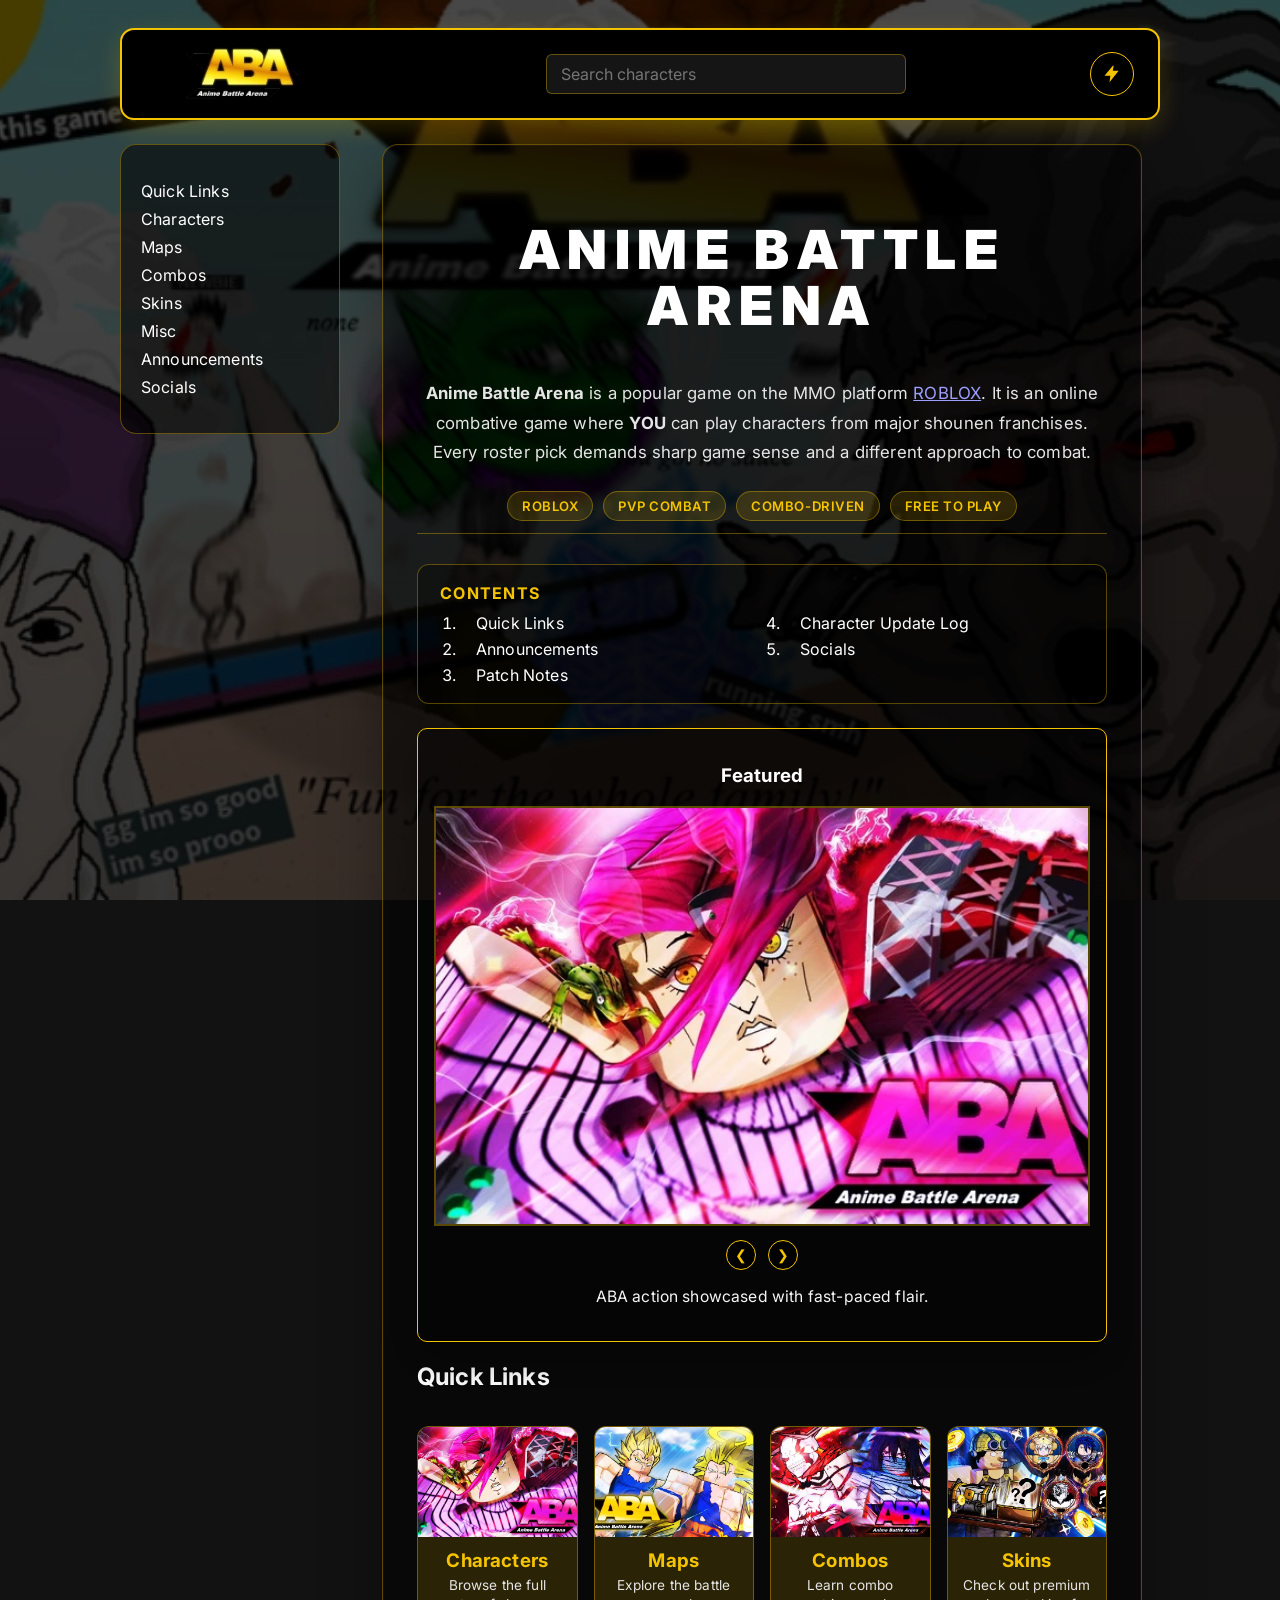
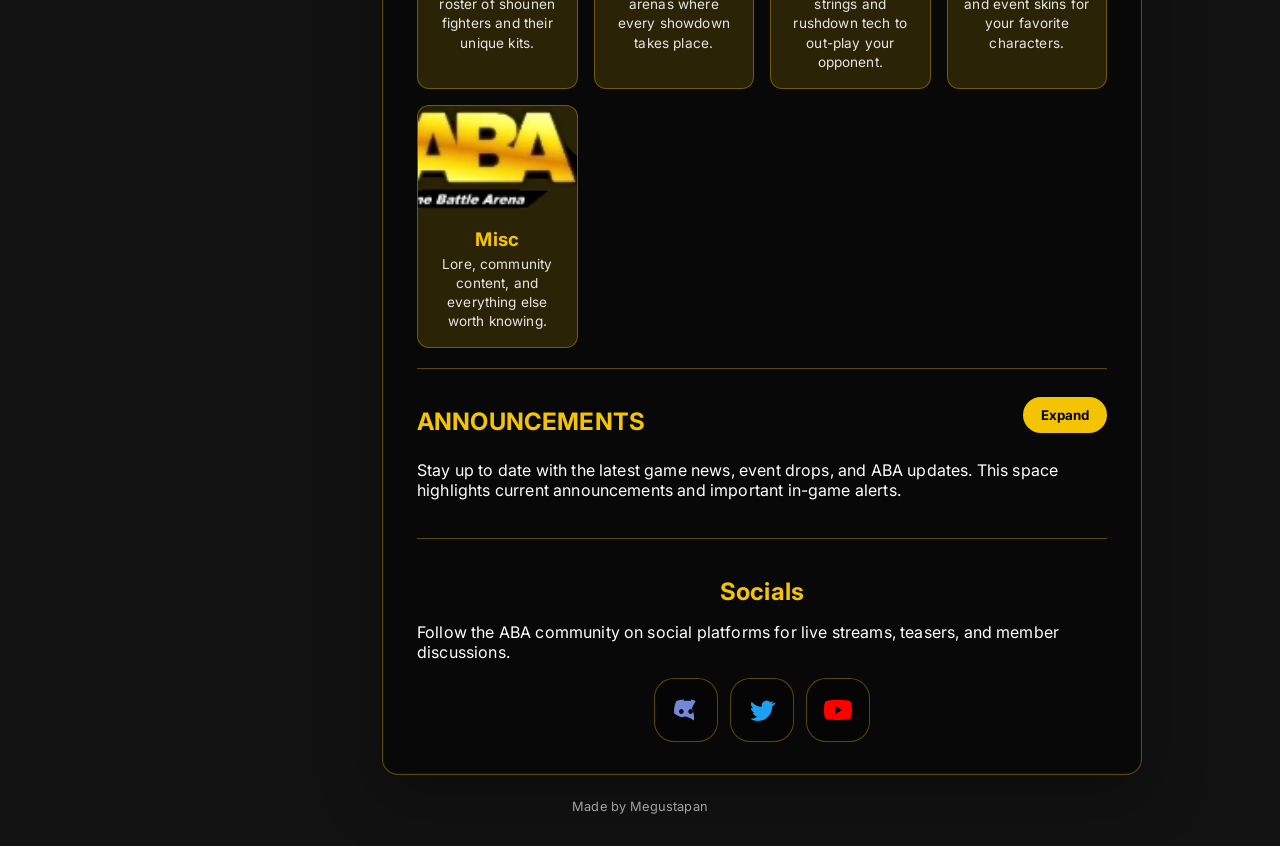
==== commit 775930ac: "Add site credit footer" ====
--- a/index.html
+++ b/index.html
@@ -164,6 +164,7 @@
                 </article>
             </section>
         </main>
+        <footer class="site-credit">Made by Megustapan</footer>
     </div>
 
     <script type="module" src="js/main.js"></script>
--- a/css.css
+++ b/css.css
@@ -30,7 +30,7 @@
     margin: 0;
     min-height: 100vh;
     background: linear-gradient(rgba(0, 0, 0, 0.72), rgba(0, 0, 0, 0.78)),
-                url('https://tr.rbxcdn.com/180DAY-894265ce60207c8f9cb5043907a8d559/768/432/Image/Webp/noFilter') center/cover no-repeat fixed;
+                url('images/hero-background.webp') center/cover no-repeat fixed;
     background-attachment: fixed;
     color: #ffffff;
     overflow: hidden;
@@ -237,6 +237,13 @@
     animation: riseIn 0.9s ease both;
 }
 
+.site-credit {
+    margin-top: 24px;
+    color: rgba(255, 255, 255, 0.7);
+    font-size: 0.8rem;
+    text-align: center;
+}
+
 .hotbar {
     position: relative;
     display: flex;
@@ -823,7 +830,8 @@
     margin-top: 14px;
 }
 
-.transformation-card img {
+.transformation-card img,
+.transformation-card video {
     width: 100%;
     height: 100%;
     min-height: 250px;
@@ -865,6 +873,29 @@
     display: grid;
     grid-template-columns: repeat(auto-fill, minmax(130px, 1fr));
     gap: 10px;
+}
+
+.skin-tab-list {
+    display: flex;
+    gap: 4px;
+    margin-bottom: 14px;
+    border-bottom: 1px solid var(--accent-border);
+}
+
+.skin-tab {
+    padding: 9px 13px;
+    border: 0;
+    border-bottom: 2px solid transparent;
+    background: transparent;
+    color: #cfcfcf;
+    font: inherit;
+    cursor: pointer;
+}
+
+.skin-tab[aria-selected="true"] {
+    border-bottom-color: var(--accent);
+    color: var(--accent);
+    font-weight: 700;
 }
 
 .skin-library-hero {
@@ -1568,6 +1599,51 @@
         position: sticky;
         top: 20px;
     }
+
+    .roster-page .page {
+        max-width: 1320px;
+    }
+
+    .roster-page .layout {
+        grid-template-columns: 240px 1fr;
+        gap: 28px;
+    }
+
+    .roster-page .layout .content {
+        width: min(100%, 980px);
+        padding: 38px 42px;
+    }
+
+    .roster-page .sidebar {
+        padding: 24px;
+    }
+
+    .roster-page .roster-grid {
+        grid-template-columns: repeat(auto-fit, minmax(320px, 1fr));
+        gap: 20px;
+    }
+
+    .roster-page .roster-card {
+        padding: 20px 22px;
+    }
+
+    .roster-page .character-grid {
+        gap: 14px;
+    }
+
+    .roster-page .character-tile {
+        grid-template-rows: 150px auto;
+    }
+
+    .roster-page .character-tile img {
+        height: 150px;
+        padding: 10px;
+    }
+
+    .roster-page .character-tile span {
+        padding: 10px 8px;
+        font-size: 0.8rem;
+    }
 }
 
 @media (max-width: 800px) {
@@ -1605,7 +1681,8 @@
         grid-template-columns: 1fr;
     }
 
-    .transformation-card img {
+    .transformation-card img,
+    .transformation-card video {
         min-height: 190px;
     }
 
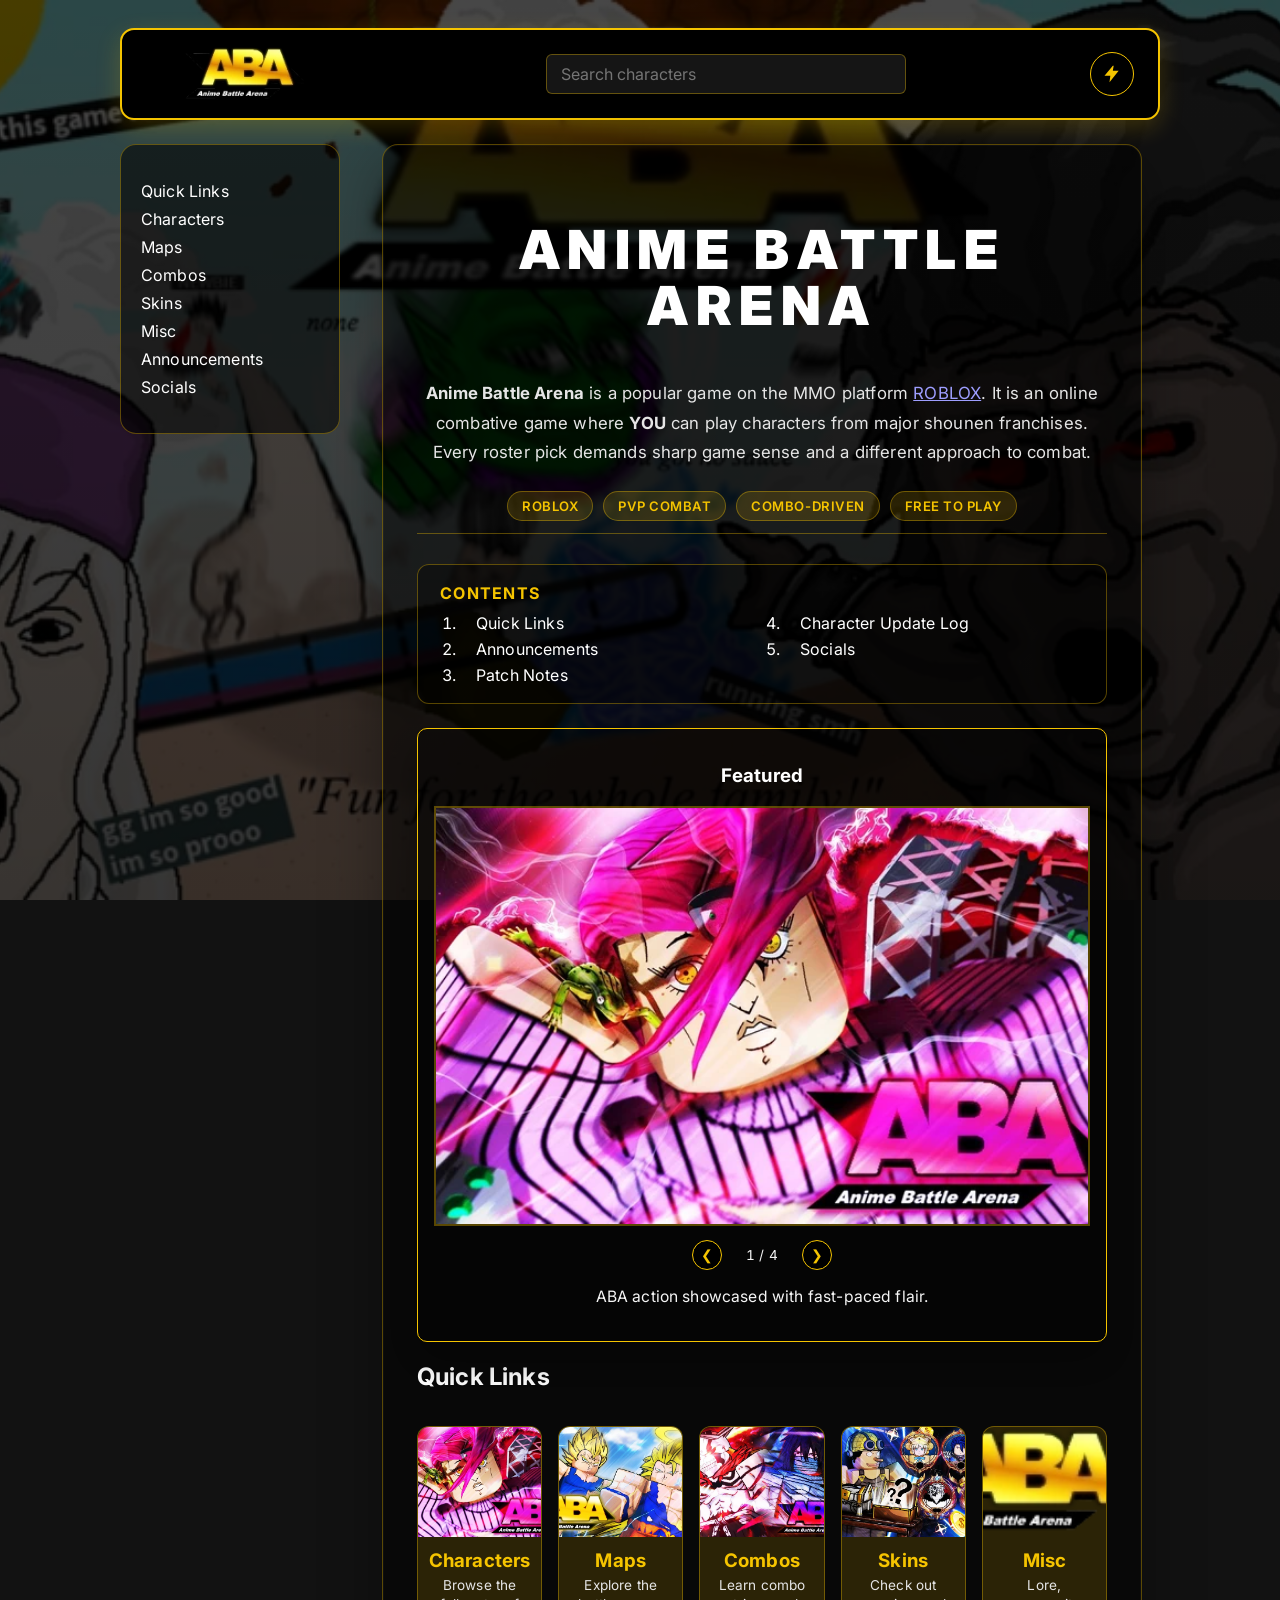
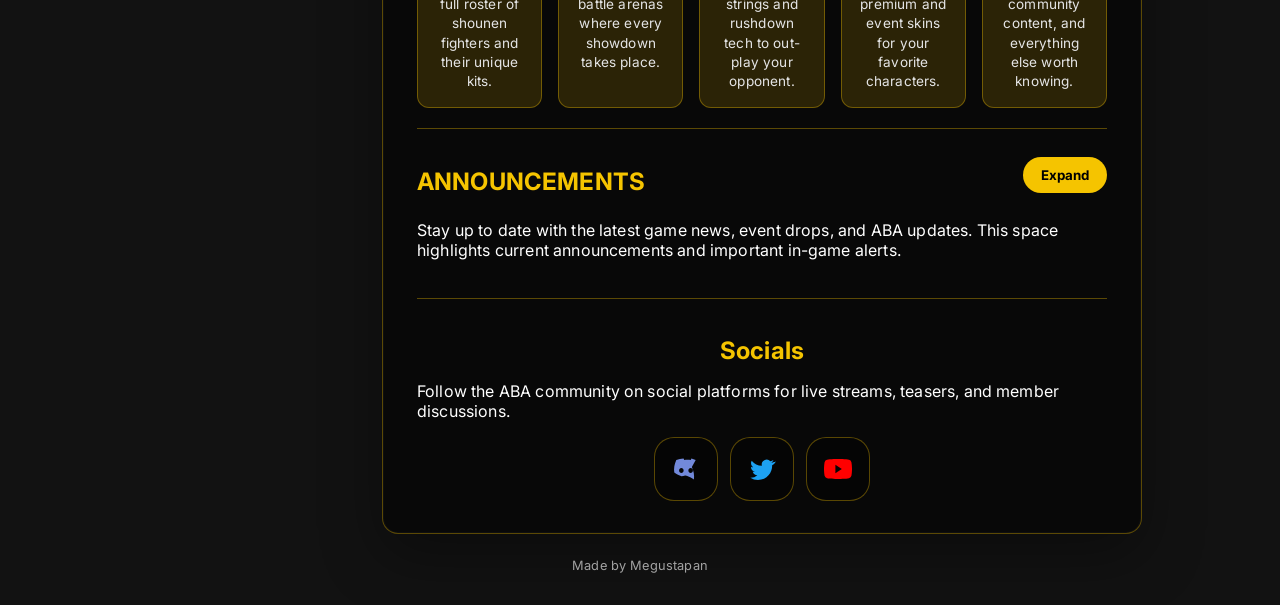
==== commit d18b06ea: "Improve home page links and carousel" ====
--- a/index.html
+++ b/index.html
@@ -91,6 +91,7 @@
                     </a>
                     <div class="carousel-controls">
                         <button class="carousel-btn" data-direction="prev" aria-label="Previous image">&#10094;</button>
+                        <span class="carousel-counter" id="carousel-counter" aria-live="polite">1 / 4</span>
                         <button class="carousel-btn" data-direction="next" aria-label="Next image">&#10095;</button>
                     </div>
                     <p id="featured-caption">Kaido Rush, the explosive striker known for blazing combos and fearless rushdowns.</p>
--- a/css.css
+++ b/css.css
@@ -1338,7 +1338,7 @@
 
 .quick-links-grid {
     display: grid;
-    grid-template-columns: repeat(auto-fit, minmax(160px, 1fr));
+    grid-template-columns: repeat(5, minmax(0, 1fr));
     gap: 16px;
     margin-top: 16px;
 }
@@ -1378,6 +1378,12 @@
     font-size: 0.85rem;
     color: #e5e5e5;
     line-height: 1.4;
+}
+
+@media (max-width: 760px) {
+    .quick-links-grid {
+        grid-template-columns: repeat(auto-fit, minmax(160px, 1fr));
+    }
 }
 
 .topbar-info {
@@ -1532,9 +1538,18 @@
 
 .carousel-controls {
     display: flex;
+    align-items: center;
     justify-content: center;
     gap: 12px;
     margin: 14px auto 8px;
+}
+
+.carousel-counter {
+    min-width: 3.5rem;
+    color: #f5f5f5;
+    font-size: 0.85rem;
+    font-variant-numeric: tabular-nums;
+    text-align: center;
 }
 
 .carousel-btn {
